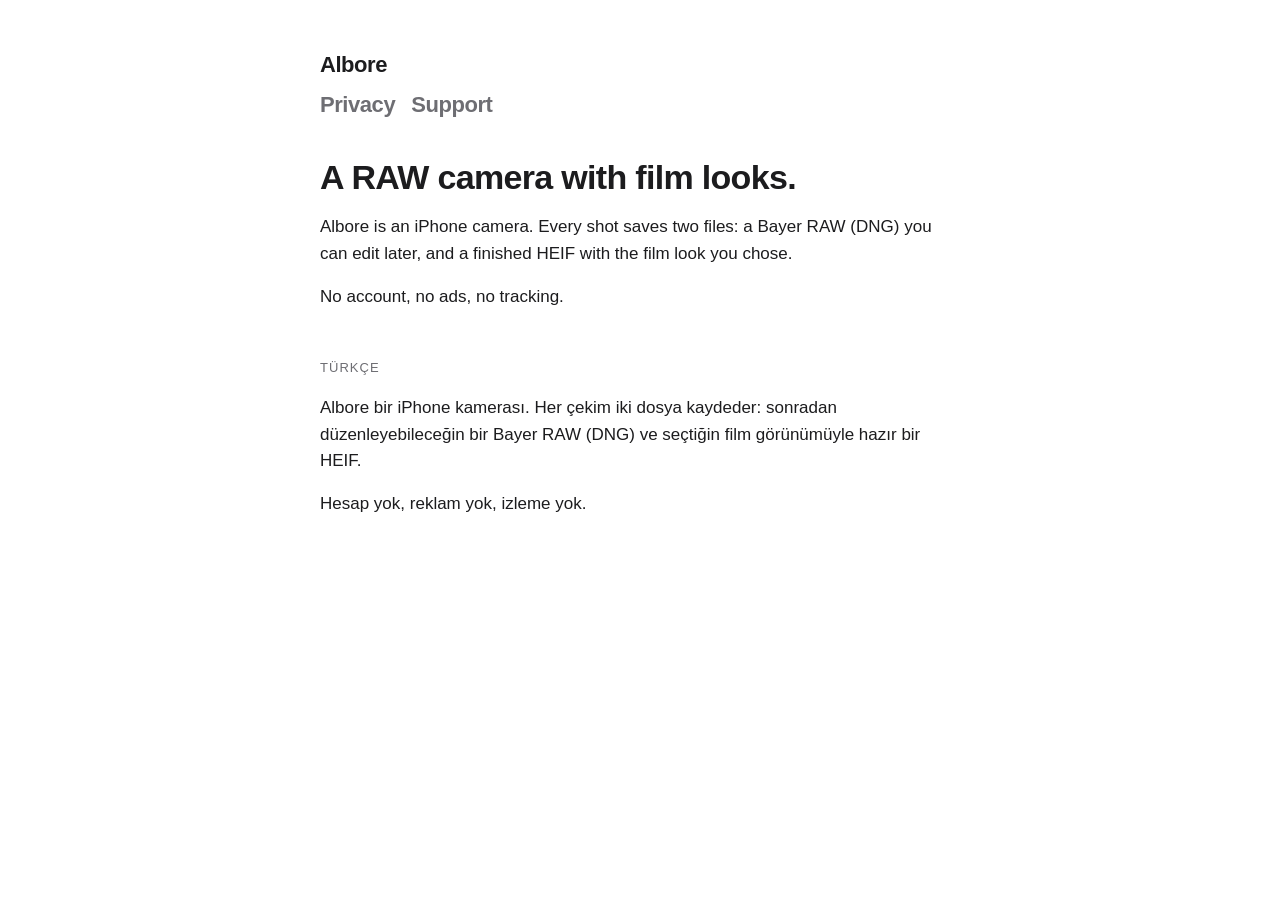
==== index.html @ 1a2d8577 "Privacy and support pages" ====
<!doctype html><html lang="en"><head><meta charset="utf-8"><meta name="viewport" content="width=device-width,initial-scale=1"><title>Albore</title><link rel="stylesheet" href="/style.css"></head><body><main><header><a href="/">Albore</a><nav><a href="/privacy/">Privacy</a><a href="/support/">Support</a></nav></header>
<h1>A RAW camera with film looks.</h1>
<p>Albore is an iPhone camera. Every shot saves two files: a Bayer RAW (DNG) you can edit later, and a finished HEIF with the film look you chose.</p>
<p>No account, no ads, no tracking.</p>
<p class="lang">Türkçe</p>
<p>Albore bir iPhone kamerası. Her çekim iki dosya kaydeder: sonradan düzenleyebileceğin bir Bayer RAW (DNG) ve seçtiğin film görünümüyle hazır bir HEIF.</p>
<p>Hesap yok, reklam yok, izleme yok.</p>
</main></body></html>
---- style.css ----
:root{--bg:#fff;--fg:#1c1c1e;--muted:#6e6e73;--line:#e5e5ea;--accent:#b8860b}
@media (prefers-color-scheme:dark){:root{--bg:#000;--fg:#f2f2f7;--muted:#98989d;--line:#2c2c2e;--accent:#ffd60a}}
*{box-sizing:border-box}body{margin:0;background:var(--bg);color:var(--fg);font:17px/1.55 -apple-system,BlinkMacSystemFont,"SF Pro Text","Helvetica Neue",Arial,sans-serif}
main{max-width:680px;margin:0 auto;padding:48px 20px 80px}
header a{color:var(--fg);text-decoration:none;font-weight:800;font-size:22px;letter-spacing:-.02em}
nav{margin-top:6px;font-size:15px}nav a{color:var(--muted);margin-right:16px}
h1{font-size:34px;letter-spacing:-.02em;line-height:1.15;margin:36px 0 6px}h2{font-size:22px;margin:40px 0 8px}
.date{color:var(--muted);font-size:15px;margin:0 0 24px}a{color:var(--accent)}
li{margin:8px 0}hr{border:0;border-top:1px solid var(--line);margin:56px 0 0}
.lang{font-size:13px;letter-spacing:.08em;text-transform:uppercase;color:var(--muted);margin-top:48px}
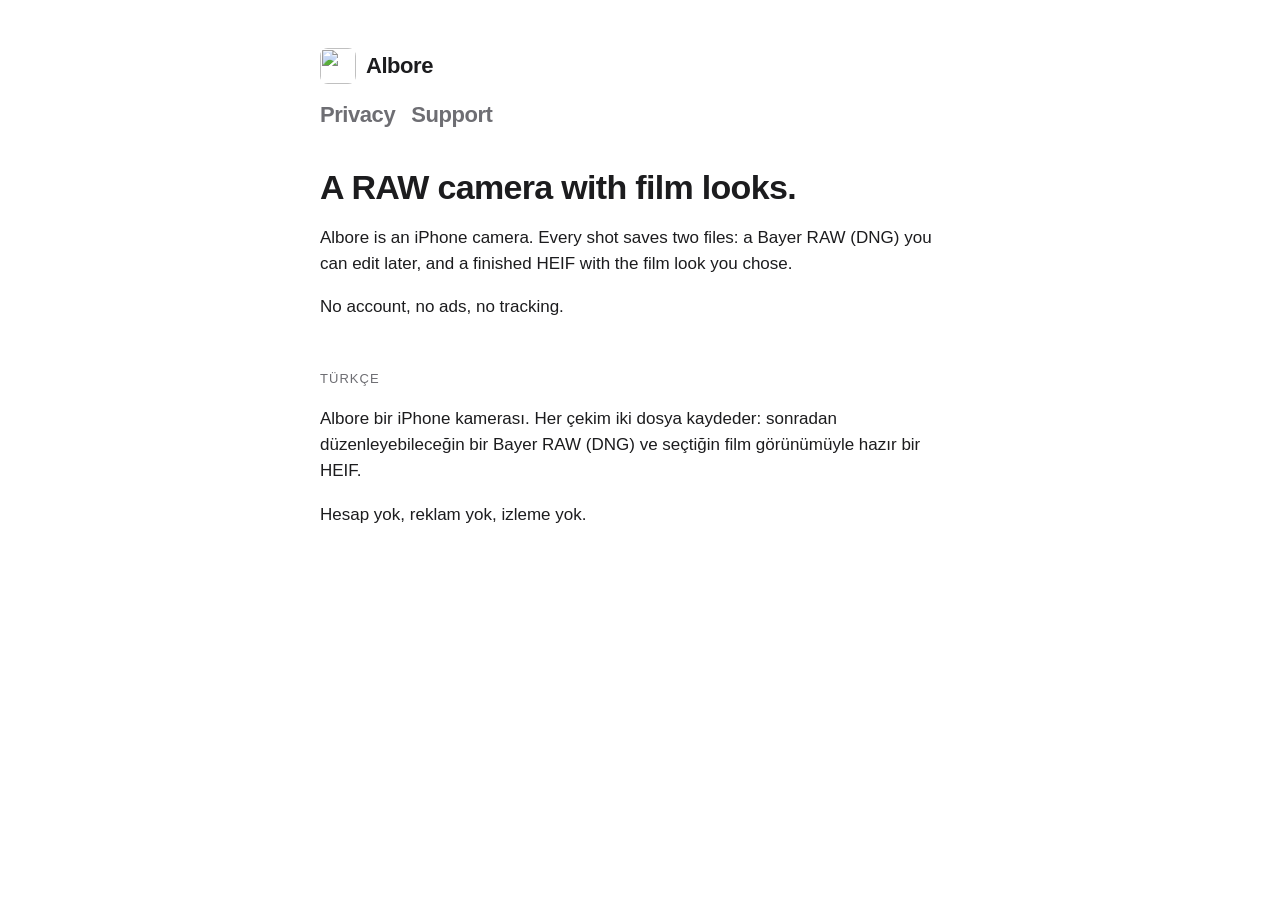
==== commit 9c9548e7: "App icon next to the name" ====
--- a/index.html
+++ b/index.html
@@ -1,4 +1,4 @@
-<!doctype html><html lang="en"><head><meta charset="utf-8"><meta name="viewport" content="width=device-width,initial-scale=1"><title>Albore</title><link rel="stylesheet" href="/style.css"></head><body><main><header><a href="/">Albore</a><nav><a href="/privacy/">Privacy</a><a href="/support/">Support</a></nav></header>
+<!doctype html><html lang="en"><head><meta charset="utf-8"><meta name="viewport" content="width=device-width,initial-scale=1"><link rel="icon" href="/icon.png"><link rel="apple-touch-icon" href="/icon.png"><title>Albore</title><link rel="stylesheet" href="/style.css"></head><body><main><header><a class="brand" href="/"><img src="/icon.png" alt="" width="36" height="36">Albore</a><nav><a href="/privacy/">Privacy</a><a href="/support/">Support</a></nav></header>
 <h1>A RAW camera with film looks.</h1>
 <p>Albore is an iPhone camera. Every shot saves two files: a Bayer RAW (DNG) you can edit later, and a finished HEIF with the film look you chose.</p>
 <p>No account, no ads, no tracking.</p>
--- a/style.css
+++ b/style.css
@@ -8,3 +8,4 @@
 .date{color:var(--muted);font-size:15px;margin:0 0 24px}a{color:var(--accent)}
 li{margin:8px 0}hr{border:0;border-top:1px solid var(--line);margin:56px 0 0}
 .lang{font-size:13px;letter-spacing:.08em;text-transform:uppercase;color:var(--muted);margin-top:48px}
+.brand{display:inline-flex;align-items:center;gap:10px}.brand img{border-radius:22%;display:block}
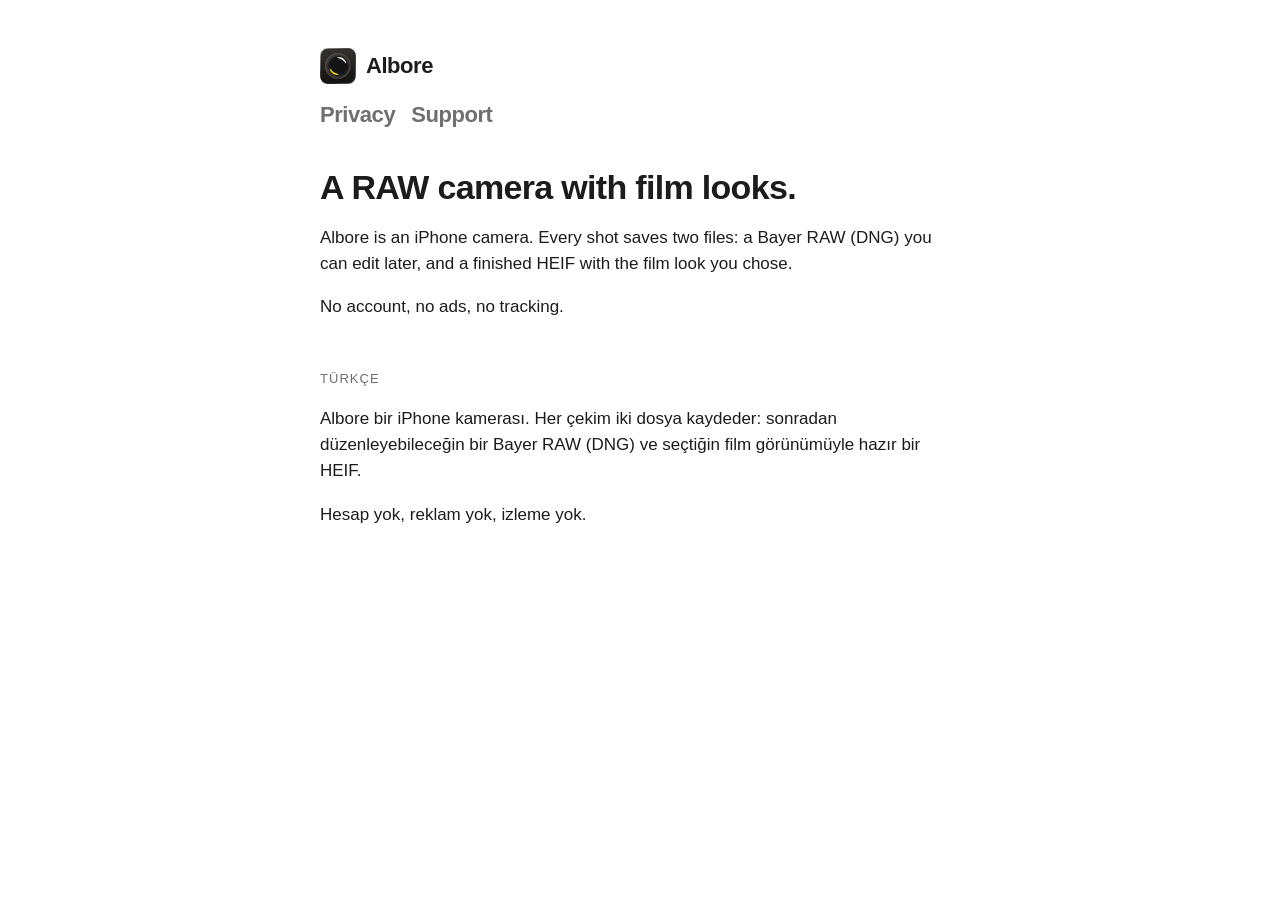
==== commit b6d2f168: "Cache-busting for icon and stylesheet" ====
--- a/index.html
+++ b/index.html
@@ -1,4 +1,4 @@
-<!doctype html><html lang="en"><head><meta charset="utf-8"><meta name="viewport" content="width=device-width,initial-scale=1"><link rel="icon" href="/icon.png"><link rel="apple-touch-icon" href="/icon.png"><title>Albore</title><link rel="stylesheet" href="/style.css"></head><body><main><header><a class="brand" href="/"><img src="/icon.png" alt="" width="36" height="36">Albore</a><nav><a href="/privacy/">Privacy</a><a href="/support/">Support</a></nav></header>
+<!doctype html><html lang="en"><head><meta charset="utf-8"><meta name="viewport" content="width=device-width,initial-scale=1"><link rel="icon" href="/icon.png?v=2"><link rel="apple-touch-icon" href="/icon.png?v=2"><title>Albore</title><link rel="stylesheet" href="/style.css?v=2"></head><body><main><header><a class="brand" href="/"><img src="/icon.png?v=2" alt="" width="36" height="36">Albore</a><nav><a href="/privacy/">Privacy</a><a href="/support/">Support</a></nav></header>
 <h1>A RAW camera with film looks.</h1>
 <p>Albore is an iPhone camera. Every shot saves two files: a Bayer RAW (DNG) you can edit later, and a finished HEIF with the film look you chose.</p>
 <p>No account, no ads, no tracking.</p>
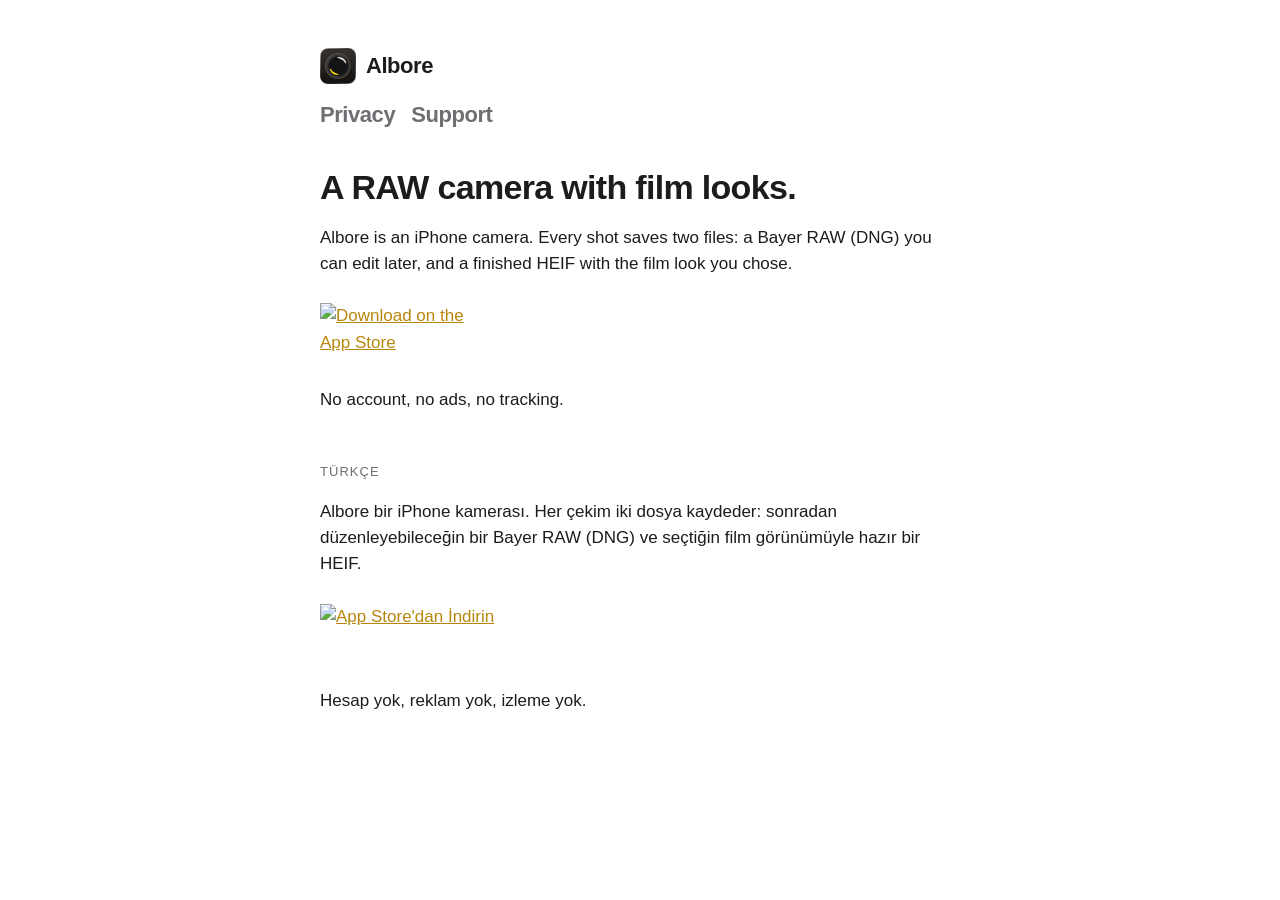
==== commit 036f72aa: "App Store download badge on every page and Smart App Banner" ====
--- a/index.html
+++ b/index.html
@@ -1,8 +1,10 @@
-<!doctype html><html lang="en"><head><meta charset="utf-8"><meta name="viewport" content="width=device-width,initial-scale=1"><link rel="icon" href="/icon.png?v=2"><link rel="apple-touch-icon" href="/icon.png?v=2"><title>Albore</title><link rel="stylesheet" href="/style.css?v=2"></head><body><main><header><a class="brand" href="/"><img src="/icon.png?v=2" alt="" width="36" height="36">Albore</a><nav><a href="/privacy/">Privacy</a><a href="/support/">Support</a></nav></header>
+<!doctype html><html lang="en"><head><meta charset="utf-8"><meta name="apple-itunes-app" content="app-id=6833373514"><meta name="viewport" content="width=device-width,initial-scale=1"><link rel="icon" href="/icon.png?v=2"><link rel="apple-touch-icon" href="/icon.png?v=2"><title>Albore</title><link rel="stylesheet" href="/style.css?v=3"></head><body><main><header><a class="brand" href="/"><img src="/icon.png?v=2" alt="" width="36" height="36">Albore</a><nav><a href="/privacy/">Privacy</a><a href="/support/">Support</a></nav></header>
 <h1>A RAW camera with film looks.</h1>
 <p>Albore is an iPhone camera. Every shot saves two files: a Bayer RAW (DNG) you can edit later, and a finished HEIF with the film look you chose.</p>
+<p class="get"><a href="https://apps.apple.com/app/albore/id6833373514"><picture><source srcset="https://toolbox.marketingtools.apple.com/api/v2/badges/download-on-the-app-store/white/en-us?releaseDate=1794528000" media="(prefers-color-scheme: dark)"><img src="https://toolbox.marketingtools.apple.com/api/v2/badges/download-on-the-app-store/black/en-us?releaseDate=1794528000" alt="Download on the App Store" width="162" height="54"></picture></a></p>
 <p>No account, no ads, no tracking.</p>
 <p class="lang">Türkçe</p>
 <p>Albore bir iPhone kamerası. Her çekim iki dosya kaydeder: sonradan düzenleyebileceğin bir Bayer RAW (DNG) ve seçtiğin film görünümüyle hazır bir HEIF.</p>
+<p class="get"><a href="https://apps.apple.com/app/albore/id6833373514"><picture><source srcset="https://toolbox.marketingtools.apple.com/api/v2/badges/download-on-the-app-store/white/tr-tr?releaseDate=1794528000" media="(prefers-color-scheme: dark)"><img src="https://toolbox.marketingtools.apple.com/api/v2/badges/download-on-the-app-store/black/tr-tr?releaseDate=1794528000" alt="App Store'dan İndirin" width="204" height="54"></picture></a></p>
 <p>Hesap yok, reklam yok, izleme yok.</p>
 </main></body></html>
--- a/style.css
+++ b/style.css
@@ -9,3 +9,10 @@
 li{margin:8px 0}hr{border:0;border-top:1px solid var(--line);margin:56px 0 0}
 .lang{font-size:13px;letter-spacing:.08em;text-transform:uppercase;color:var(--muted);margin-top:48px}
 .brand{display:inline-flex;align-items:center;gap:10px}.brand img{border-radius:22%;display:block}
+
+.get{margin:26px 0 30px}.get a{display:inline-block}.get img{display:block;height:54px;width:auto}
+.getcard{display:flex;align-items:center;gap:14px;margin:28px 0 0;padding:14px 16px;border:1px solid var(--line);border-radius:18px;color:var(--fg);text-decoration:none}
+.getcard .icon{border-radius:22%;flex:none;display:block}
+.getcard .txt{flex:1;display:flex;flex-direction:column;line-height:1.3;min-width:0}.getcard .txt span{color:var(--muted);font-size:15px}
+.getcard picture{flex:none}.getcard picture img{display:block;height:46px;width:auto}
+@media (max-width:480px){.getcard{flex-wrap:wrap}.getcard picture{flex-basis:100%}}
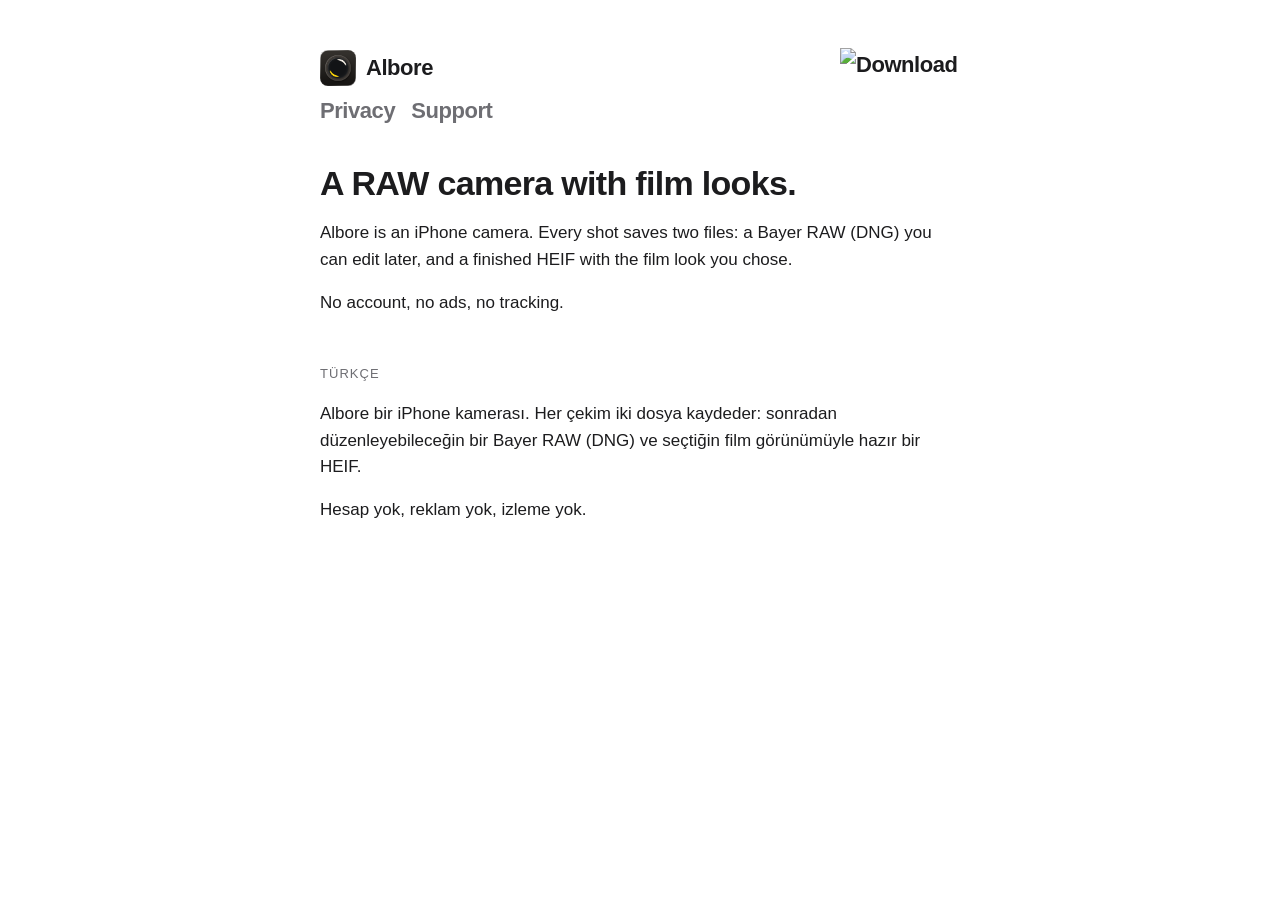
==== commit 03cfecfb: "App Store badge in the header of every page, no repeated card" ====
--- a/index.html
+++ b/index.html
@@ -1,10 +1,8 @@
-<!doctype html><html lang="en"><head><meta charset="utf-8"><meta name="apple-itunes-app" content="app-id=6833373514"><meta name="viewport" content="width=device-width,initial-scale=1"><link rel="icon" href="/icon.png?v=2"><link rel="apple-touch-icon" href="/icon.png?v=2"><title>Albore</title><link rel="stylesheet" href="/style.css?v=3"></head><body><main><header><a class="brand" href="/"><img src="/icon.png?v=2" alt="" width="36" height="36">Albore</a><nav><a href="/privacy/">Privacy</a><a href="/support/">Support</a></nav></header>
+<!doctype html><html lang="en"><head><meta charset="utf-8"><meta name="apple-itunes-app" content="app-id=6833373514"><meta name="viewport" content="width=device-width,initial-scale=1"><link rel="icon" href="/icon.png?v=2"><link rel="apple-touch-icon" href="/icon.png?v=2"><title>Albore</title><link rel="stylesheet" href="/style.css?v=4"></head><body><main><header><a class="brand" href="/"><img src="/icon.png?v=2" alt="" width="36" height="36">Albore</a><a class="hbadge" href="https://apps.apple.com/app/albore/id6833373514"><picture><source srcset="https://toolbox.marketingtools.apple.com/api/v2/badges/download-on-the-app-store/white/en-us?releaseDate=1794528000" media="(prefers-color-scheme: dark)"><img src="https://toolbox.marketingtools.apple.com/api/v2/badges/download-on-the-app-store/black/en-us?releaseDate=1794528000" alt="Download on the App Store" width="120" height="40"></picture></a><nav><a href="/privacy/">Privacy</a><a href="/support/">Support</a></nav></header>
 <h1>A RAW camera with film looks.</h1>
 <p>Albore is an iPhone camera. Every shot saves two files: a Bayer RAW (DNG) you can edit later, and a finished HEIF with the film look you chose.</p>
-<p class="get"><a href="https://apps.apple.com/app/albore/id6833373514"><picture><source srcset="https://toolbox.marketingtools.apple.com/api/v2/badges/download-on-the-app-store/white/en-us?releaseDate=1794528000" media="(prefers-color-scheme: dark)"><img src="https://toolbox.marketingtools.apple.com/api/v2/badges/download-on-the-app-store/black/en-us?releaseDate=1794528000" alt="Download on the App Store" width="162" height="54"></picture></a></p>
 <p>No account, no ads, no tracking.</p>
 <p class="lang">Türkçe</p>
 <p>Albore bir iPhone kamerası. Her çekim iki dosya kaydeder: sonradan düzenleyebileceğin bir Bayer RAW (DNG) ve seçtiğin film görünümüyle hazır bir HEIF.</p>
-<p class="get"><a href="https://apps.apple.com/app/albore/id6833373514"><picture><source srcset="https://toolbox.marketingtools.apple.com/api/v2/badges/download-on-the-app-store/white/tr-tr?releaseDate=1794528000" media="(prefers-color-scheme: dark)"><img src="https://toolbox.marketingtools.apple.com/api/v2/badges/download-on-the-app-store/black/tr-tr?releaseDate=1794528000" alt="App Store'dan İndirin" width="204" height="54"></picture></a></p>
 <p>Hesap yok, reklam yok, izleme yok.</p>
 </main></body></html>
--- a/style.css
+++ b/style.css
@@ -9,10 +9,4 @@
 li{margin:8px 0}hr{border:0;border-top:1px solid var(--line);margin:56px 0 0}
 .lang{font-size:13px;letter-spacing:.08em;text-transform:uppercase;color:var(--muted);margin-top:48px}
 .brand{display:inline-flex;align-items:center;gap:10px}.brand img{border-radius:22%;display:block}
-
-.get{margin:26px 0 30px}.get a{display:inline-block}.get img{display:block;height:54px;width:auto}
-.getcard{display:flex;align-items:center;gap:14px;margin:28px 0 0;padding:14px 16px;border:1px solid var(--line);border-radius:18px;color:var(--fg);text-decoration:none}
-.getcard .icon{border-radius:22%;flex:none;display:block}
-.getcard .txt{flex:1;display:flex;flex-direction:column;line-height:1.3;min-width:0}.getcard .txt span{color:var(--muted);font-size:15px}
-.getcard picture{flex:none}.getcard picture img{display:block;height:46px;width:auto}
-@media (max-width:480px){.getcard{flex-wrap:wrap}.getcard picture{flex-basis:100%}}
+header{display:flex;flex-wrap:wrap;align-items:center;justify-content:space-between;row-gap:6px}header nav{flex-basis:100%;margin-top:0}.hbadge img{display:block;height:40px;width:auto}
